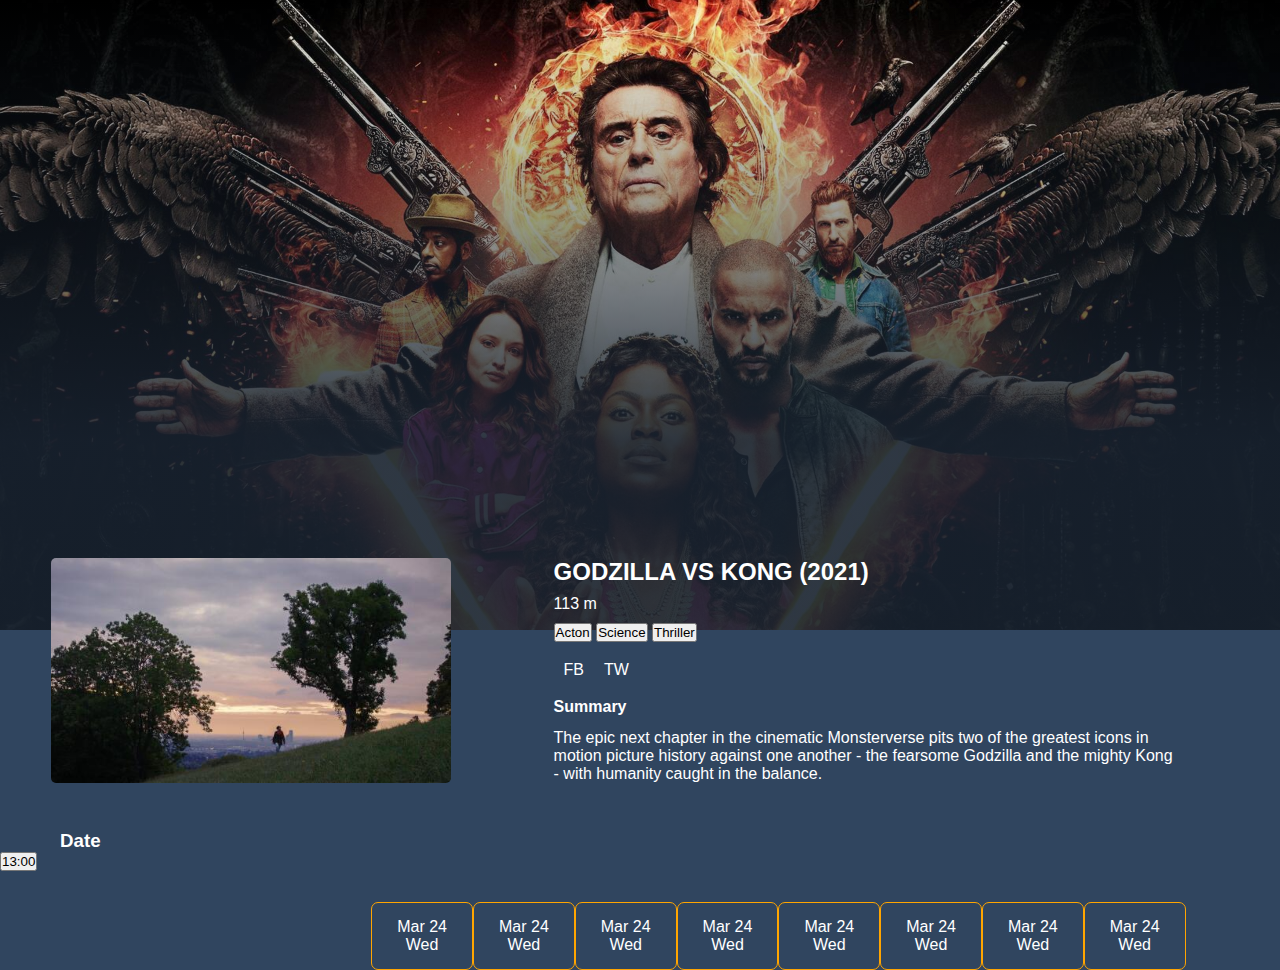
==== tickets.html @ 58795566 "added ticket page - not finished" ====
<!DOCTYPE html>
<html lang="en">
<head>
    <meta charset="UTF-8">
    <meta http-equiv="X-UA-Compatible" content="IE=edge">
    <meta name="viewport" content="width=device-width, initial-scale=1.0">
    <link rel="stylesheet" href="style.css">
    <title>Tickets</title>
</head>
<body>
    <section class="buy-tickets-section">
        <div class="poster-info">
            <div class="big-poster-box">
                <img src="img/poster1.jpg" alt="" class="poster-info-image">
            </div>

            <div class="small-poster-box">
                <div class="small-poster-image">
                    <img src="img/single-movie2.jpg" alt="" class="small-poster-image">
                </div>
                <div class="small-poster-description">
                    <h2 class="poster-movie-title">GODZILLA VS KONG (2021)</h2>
                    <p class="movie-time">113 m</p>
                    <div class="genre-box">
                        <button class="btn btn-genre">Acton</button>
                        <button class="btn btn-genre">Science</button>
                        <button class="btn btn-genre">Thriller</button>
                    </div>
                    <div class="social-icons-poster">
                        <div class="fb-poster-icon">FB</div>
                        <div class="tw-poster-icon">TW</div>
                    </div>
                    <div class="movie-poster-description">
                        <h4 class="movie-poster-desc-title">Summary</h4>
                        <p class="actual-description">The epic next chapter in the cinematic Monsterverse pits two 
                            of the greatest icons in motion picture history against one another - 
                            the fearsome Godzilla and the mighty Kong - 
                            with humanity caught in the balance.
                        </p>
                    </div>
                </div>
            </div>
        </div>

    <!--Calendar-->
        <section class="calendar">
            <h3 class="date-text">Date</h3>
            <div class="calendar-days">
                <div class="calendar-day-box">
                    <div class="calendar-day">Mar 24</div>
                    <div class="calendar-week">Wed</div>
                </div>
                <div class="calendar-day-box">
                    <div class="calendar-day">Mar 24</div>
                    <div class="calendar-week">Wed</div>
                </div>
                <div class="calendar-day-box">
                    <div class="calendar-day">Mar 24</div>
                    <div class="calendar-week">Wed</div>
                </div>
                <div class="calendar-day-box">
                    <div class="calendar-day">Mar 24</div>
                    <div class="calendar-week">Wed</div>
                </div>
                <div class="calendar-day-box">
                    <div class="calendar-day">Mar 24</div>
                    <div class="calendar-week">Wed</div>
                </div>
                <div class="calendar-day-box">
                    <div class="calendar-day">Mar 24</div>
                    <div class="calendar-week">Wed</div>
                </div>
                <div class="calendar-day-box">
                    <div class="calendar-day">Mar 24</div>
                    <div class="calendar-week">Wed</div>
                </div>
                <div class="calendar-day-box">
                    <div class="calendar-day">Mar 24</div>
                    <div class="calendar-week">Wed</div>
                </div>
            </div>
        </section>
    <!--Calendar End-->

    <!--Other Movies-->

    <section class="movie-watch-times">
        <div class="single-time-button">
            <button>13:00</button>
        </div>
    </section>

    <!--Other Movies End-->
    </section>
</body>
</html>
---- style.css ----
* {
    margin: 0;
    padding: 0;
    box-sizing: border-box;
}

body {
    font-family: 'Montserrat', sans-serif;
    color: white;
    background-color: rgb(48,69,95);
}

a {
    color: white;
    text-decoration: none;
}

/* NAV */

.main-nav {
    max-width: 100%;
    display: flex;
    align-items: center;
    letter-spacing: 1px;
    font-weight: 300;
    justify-content: space-between;
    background-color: rgb(48,69,95);
}

.nav-links {
    min-width:20%;
    display: flex;
    align-items: center;
    justify-content: space-around;
    padding: 20px;
    list-style: none;
}

.nav-links .fa-bars {
    display: none;
}

.nav-links li a {
    
    padding: 10px;
}

.nav-links li a:hover {
    transition: all 0.5s ease;
    color: rgb(228, 141, 19); ;
}

.language {
    text-align: right;
    padding: 20px;
    
}

.nav-links .fa-bars {
    display: none;
    font-size: 18px;
}

/* NAV END*/



/* SLIDER */


.tinyslide { 
    max-width: 100%; 
    min-height: 70vh;
    margin: 0 auto;
    position: relative; 
    overflow: hidden; 
}

.tinyslide::after {
    content:'';
    position:absolute;
    left:0; 
    top:0;
    height: 99.4%;
    max-width: 100%;
    background: linear-gradient(rgba(48,69,95,0) 50%,rgba(21, 29, 41, 0.9) 100%);
    z-index: 1;
}

.tinyslide .navigator { 
    position: absolute; 
    bottom: 2em; 
    left: 90%; 
    -webkit-transform: translateX(-50%); 
    -ms-transform: translateX(-50%); 
    transform: translateX(-50%);
    z-index: 999;
}

.tinyslide .navigator ul { padding: 0; }

.tinyslide .navigator ul li { 
    float: left; 
    list-style-type: none; 
    margin: 0 1em 0 0; 
    padding: 0; 
    width: 13px; 
    height: 13px; 
    border: 1px solid rgb(228, 141, 19); 
    border-radius: 100%; 
    -webkit-transition: all 500ms linear; 
    transition: all 500ms linear;
    cursor: pointer;
}

.tinyslide .navigator ul li span { display: none; }

.tinyslide .navigator ul li:hover { background: rgb(251, 199, 125); }

.tinyslide .navigator ul li.active { 
    background: rgb(228, 141, 19);    ; 
    -webkit-transform: scale(1.5); 
    -ms-transform: scale(1.5); 
    transform: scale(1.5); 
}

.tinyslide aside { 
    position: relative;
    z-index: 2;   /* THIS index */
    height: 100%; 
    width: 100%; 
    -webkit-transition: -webkit-transform 800ms cubic-bezier(0.365, 0.84, 0.44, 1); 
    transition: transform 800ms cubic-bezier(0.365, 0.84, 0.44, 1); 
    -webkit-backface-visibility: hidden; 
    backface-visibility: hidden; 
}


.tinyslide figure { 
    max-height: 100%;
    max-width: 100%;
    float: left; 
    position: relative; 
    z-index: 0; 
}

.tinyslide figure img { 
    position: relative;
    z-index: 0;
    min-width: 100%;
    width: 1300px;
    max-height: 70vh;    
    -o-object-fit: cover; 
    object-fit: cover;  
    opacity: 0.7;
}


.tinyslide figure figcaption { 
    position: absolute; 
    color: white; 
    bottom: 100px; 
    left: 10%; 
    z-index: 1; 

}

.tinyslide figure.active figcaption {
     -webkit-animation-name: fadeInRight; 
     animation-name: fadeInRight; 
     -webkit-animation-fill-mode: both; 
     animation-fill-mode: both; 
     -webkit-animation-duration: 2s; 
     animation-duration: 2s; 
}

@-webkit-keyframes fadeInRight { 0% { opacity: 0; -webkit-transform: translateX(20px); transform: translateX(20px); }
  100% { opacity: 1; -webkit-transform: translateX(0); transform: translateX(0); } }

@keyframes fadeInRight { 0% { opacity: 0; -webkit-transform: translateX(20px); transform: translateX(20px); }
  100% { opacity: 1; -webkit-transform: translateX(0); transform: translateX(0); } }


/* SLIDER END*/



/* PREMIERE BANNER */


.premiere-container {
    position: absolute;
    top: 0%;
    z-index: 99;
}

.premiere-container img {
    max-width: 100%;
    width: 200px;
    height: auto;

}

/* PREMIERE BANNER END */



/* Movie Info*/


.movie-info h1 {
    font-weight: 300;
    font-size: 300%;
    margin-bottom: 10px;
}


.movie-info p {
    font-size: 200%;
    margin-bottom: 10px;
}

.imdb-rating {
    
    margin-bottom: 10px;
}

.watch-treiler {
    color: white;
    background-color: rgb(248, 163, 44);
    font-size: 15px;
    padding: 10px 25px;
    border: 0;
    border-radius: 5px;
    outline: 0;
    cursor: pointer;
}

.watch-treiler:hover {
    transition: all 0.3s ease;
    background-color: rgb(144, 97, 30);
}

/* Movie Info End*/


/* SINGLE - MOVIE */

.carousel-section {
    position: relative;
    min-width: 60%;
    display: flex;
    justify-content: center;
    padding: 75px 0 65px 0;
    z-index: 999;
}

/* ფილმები title */

.movies-now {
    padding-top:20px ;
    max-width: 20%;
    position: absolute;
    top:10px;
    left: 3%;
    font-weight: 300;
    letter-spacing: 1px;
}

/* ფილმები title end */

.single-movie-carousel {
    margin: 10px;
    position: relative;
    width: 100%;
    max-width: 400px;
    border-top: 10px;
    margin-bottom: 25px;
}

.play-treiler-icon {
    max-height: 20%;
    position: absolute;
    z-index: 999;
    top: 4.7%;
    left: 92%;
    opacity: 0;
    display: flex;
    justify-content: space-between;
}

.all-movies-icons {
    max-height: 20%;
    position: absolute;
    z-index: 1;
    top: 4.7%;
    left: 92%;
    opacity: 0;
    display: flex;
    justify-content: space-between;
}



.all-movies-icons .play-treiler-icon .fa-play-circle .fa-ticket-alt{
    
    font-size: 120%;
}

.fa-play-circle {
    position: absolute;
    left: -170%;
}

.play-treiler-icon .fa-play-circle:hover {
    transition: all 0.3s ease;
    color: rgb(207, 148, 66);
}
.play-treiler-icon .fa-ticket-alt:hover {
    transition: all 0.3s ease;
    color: rgb(207, 148, 66);
}

.single-movie-carousel:hover {
    transition: all 0.3s ease;
    opacity: 1;
    background-color: rgb(111, 145, 187);
    width: 100%;
    height:100%;
    cursor: pointer;    
}


.single-movie-carousel:hover > .play-treiler-icon  {
    transition: all 0.3s ease;
    opacity: 1;
    cursor: pointer;
}



/* .single-movie-carousel::after {
    content:'';
    position:absolute;
    z-index: 1;
    left:0; 
    top:0;
    width: 100%;
    height:75.9%;
    background: linear-gradient(rgba(48,69,95,0) 50%,rgba(24, 34, 47, 0.9) 100%);
} */

.carousel-img {
    display: block;
    width: 100%;
    /* max-width: 330px;
    height: auto; */
}

/* .carousel-img:hover {
    position: relative;
    background-color: rgba(31, 43, 58,0.5);
    width: 330px;
    height: 77%;
    z-index: 3;
} */


.imdb-rating-carousel {
    position: absolute;
    bottom: 29%;
    left: 3%;
    display: block;
    border-radius: 2px;
    color: white;
    padding: 3px 5px;
    border: 1px solid white;
    font-size: 60%;
    font-weight: 900;
    z-index: 99;
}

.title-section-carousel {
    position: relative;
    display: flex;
    justify-content: space-between;
    padding: 0 10px;
    margin-top: 10px;
    font-weight: 300;
}
.movie-title-carousel-geo {
    margin-bottom: 5px;
    font-size: 110%;
    letter-spacing: 1px;
    font-weight: 300;
}

.movie-title-carousel-en {
    font-size: 90%;
    letter-spacing: 1px;
    font-weight: 300;
    margin-bottom: 5px;
}

.dot-menu-carousel .fa-ellipsis-v{
    max-width:100% ;
    width: 25px;
    height: 25px;
    position: absolute;
    display: flex;
    justify-content: center;
    top: 0;
    right: 5px;
    font-size: 25px;
    font-weight: 300;
}

.dot-menu-carousel .fa-ellipsis-v:hover {
    transition: all 0.3s ease;
    border-radius: 50%;
    background-color: rgba(31, 43, 58,0.5);
    display: flex;
    justify-content: center;
    align-items: center;
}

/* .dots:hover {
    max-width:100% ;
    position: absolute;

    display: flex;
    justify-content: center;
    align-items: center;
    border-radius: 50%;
    background-color: rgba(31, 43, 58,0.5);
    
} */


/* SINGLE - MOVIE END */


/* KOTTON ADS SECTION */


.box-for-ads {
    width: 100%;
    min-height: 20vh;
    background-color: rgb(31, 43, 58);
}

.koton-ad-box {
    padding: 70px 0;
    display: flex;
    justify-content: center;
    align-items: center;
}

.koton-ad-box img {
    max-width: 100%;
}

/* KOTTON ADS END */


/* ALL MOVIES */

.all-movies {
    position: relative;
    display: grid;
    grid-template-columns: 1fr 1fr 1fr 1fr 1fr;
    padding: 70px 30px;
    max-width: 100%;
}

.all-movies-title {
    position: absolute;
    top:3%;
    left:2%;
    font-weight: 300;
    letter-spacing: 1px;
}



/* .all-movies-box:hover {
    max-width: 100%;
} */

/*========================*/

.all-movies-box {
    margin: 10px;
    position: relative;
    max-width: 100%;
    display: block;
    /* height:auto ; */
    border-top: 10px;
    margin-bottom: 25px;
}


.all-movies-box:hover{
    transition: all 0.3s ease;
    background-color: rgb(111, 145, 187);
    max-width: 100%;
    cursor: pointer;
    
}

.all-movies-box:hover .all-movies-icons {
    opacity: 1;
}

.all-movies-icons .fa-play-circle:hover {
    transition: all 0.3s ease;
    color: rgb(207, 148, 66);
}
.all-movies-icons .fa-ticket-alt:hover {
    transition: all 0.3s ease;
    color: rgb(207, 148, 66);
}

/* .all-movies-box:after {
    content:" ";
    position:absolute;
    left:0; 
    top:0;
    width: 100%;
    height: 77%;
    background: linear-gradient(rgba(48,69,95,0) 50%,rgba(24, 34, 47, 0.9) 100%); 

}  */



/* Hover Effects */

.gradient-class {
    position:relative;
    display: inline-block;
}

.gradient-class::after {
    content:'';
    position:absolute;
    left:0; top:0;
    width:100%; height:100%;
    display:inline-block;
    background: linear-gradient(rgba(48,69,95,0) 50%,rgba(24, 34, 47, 0.9) 100%); 
}

.gradient-class:hover::after {
    transition: all 0.3s ease;
    background-color: rgba(0, 0, 0, 0.431);
}

.gradient-class img {
    display: block;
}
/* Hoover Effects */


/*======================*/

/* ALL MOVIES END*/


/* BASTI-BUBU */


.basti-bubu {
    width: 100%;
}

.basti-bubu img {
    width: 100%;
    height: 160px;
}

/*BASTI-BUBU */


/* ჩOMING SOON */

.coming-soon-movies {
    background-color: rgb(31, 43, 58);
    position: relative;
    display: grid;
    grid-template-columns: 1fr 1fr 1fr 1fr 1fr;
    padding: 70px 30px;
    min-width: 100%;
}

.coming-soon-titie {
    position: absolute;
    top:3.5%;
    left:2%;
    font-weight: 300;
    letter-spacing: 1px;
}



/* FOOTER */
.footer {
    background-color: rgb(111, 145, 187);
}

.google-map {
    min-width: 100%;
}
.google-map-center {
    display: flex;
    align-items: center;
    justify-content: center;
}

.google-map iframe {
    min-width: 100%;
    height: 400px;
}

.footer-nav-menu {
    background-color: rgb(88, 113, 143);
    width: 100%;
    height: 20vh;
    display: flex;
    justify-content: space-around;
    align-items: center;
}

.movie-address {
    text-align: center;
}
.phone {
    padding:10px;
}

.social-icons {
    display: flex;
    align-items: center;
    justify-content: space-between;
}
.fab {
    font-size: 23px;
    padding:10px;
}

.fab:hover {
    transition: all 0.5s ease;
    cursor: pointer;
    color: rgb(198,137,53);
}

/* FOOTER END */


/*################################################## */

/* TICKET PAGE */


/* Big Poster */



.big-poster-box {
    position:relative;
    display: flex;
    justify-content: center;
    width: 100%;
}

.big-poster-box::after {
    content:'';
    position:absolute;
    left:0; top:0;
    width:100%; height:100%;
    display:inline-block;
    background: linear-gradient(rgba(48,69,95,0) 0%,rgba(24, 34, 47, 0.9) 70%); 

}

.poster-info-image {
    position: relative;
    min-width: 100%;
    width: 1300px;
    -o-object-fit: cover; 
    object-fit: cover;  
    max-height: 70vh;
}

/* Big Poster */


/* Small Poster with descriptions */


.small-poster-box {
    max-width: 80%;
    display: flex;
    justify-content: space-between;
    position: absolute;
    top: 62%;
    left: 4%;
}

.small-poster-image {
    display: flex;
    width: 400px;
    height: auto;
    border-radius: 5px;
}

.small-poster-description {
    position: relative;
    left: 10%;
    display: flex;
    flex-direction: column;
    justify-content: space-between;
}

.social-icons-poster {
    display: flex;
}

.fb-poster-icon,
.tw-poster-icon {
    padding: 10px;
}

.movie-poster-desc-title {
    margin-bottom: 13px;
}

/* Small Poster with descriptions End */


/* Calendar */

.calendar {
    position: relative;
    margin-top: 200px;
}

.date-text {
    margin-left: 60px;
}

.calendar-days {
    position: absolute;
    left: 29%;
    min-width: 60%;
    display: flex;
    justify-content: space-between;
    align-items: center;
}

.calendar-day-box {
    display: flex;
    flex-direction: column;
    justify-content: center;
    align-items: center;
    padding: 15px 25px;
    border: 1px solid orange;
    border-radius: 7px;
    margin-top: 50px;
}

.calendar-day-box:hover {
    transition: all 0.3s ease;
    cursor: pointer;
    color:rgb(26, 41, 59);
    background-color: orange;
}

/* Calendar End*/
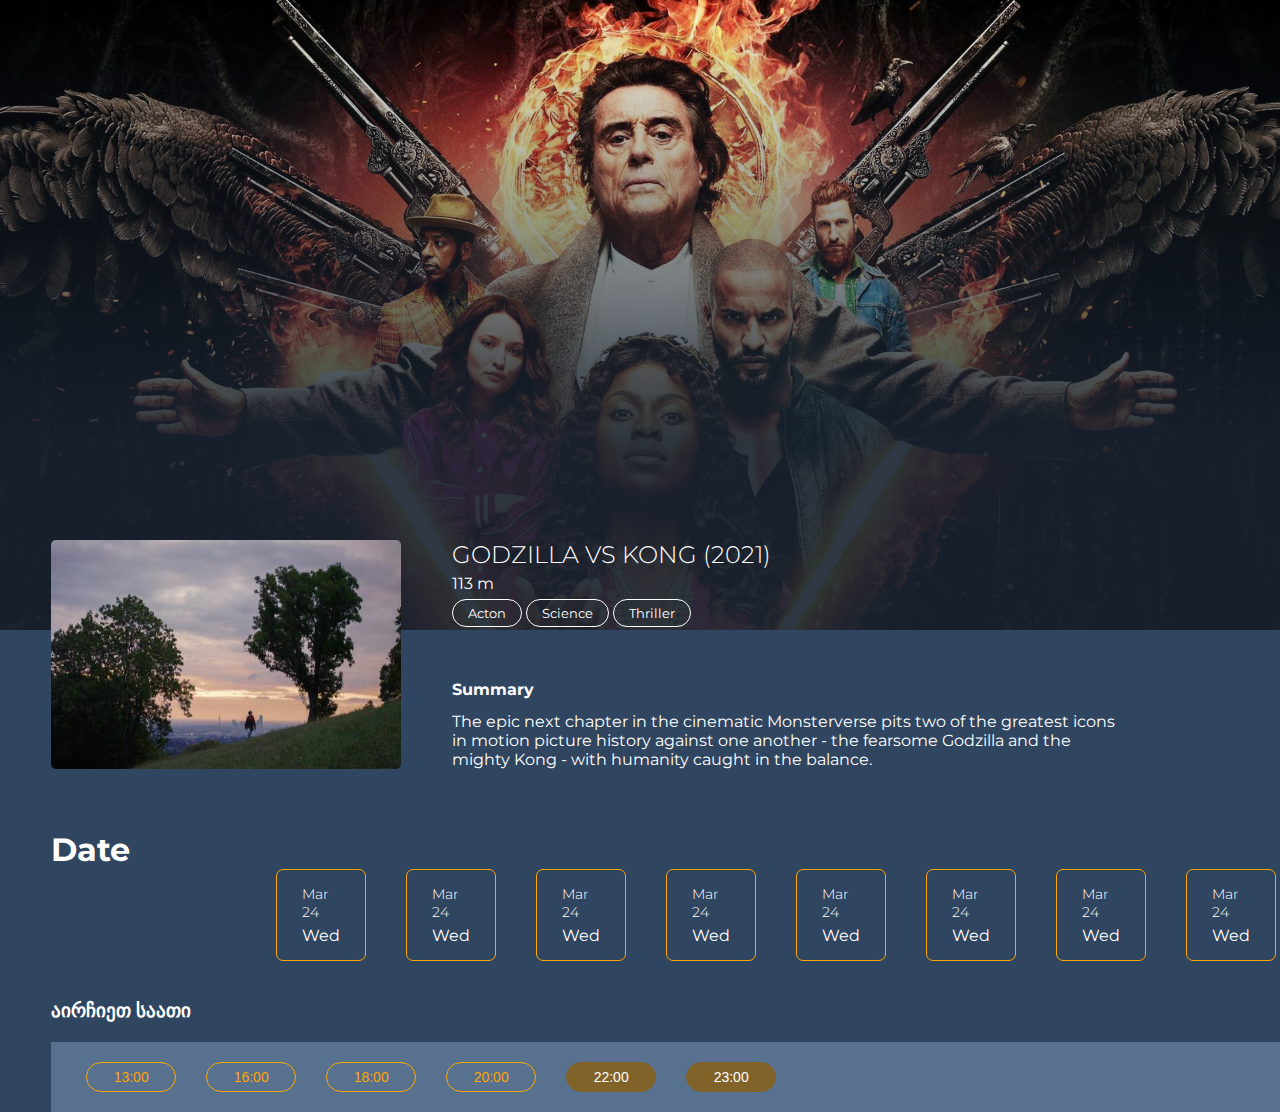
==== commit cd84f902: "added details to ticket.html" ====
--- a/tickets.html
+++ b/tickets.html
@@ -4,6 +4,7 @@
     <meta charset="UTF-8">
     <meta http-equiv="X-UA-Compatible" content="IE=edge">
     <meta name="viewport" content="width=device-width, initial-scale=1.0">
+    <link rel="stylesheet" href="https://pro.fontawesome.com/releases/v5.10.0/css/all.css" integrity="sha384-AYmEC3Yw5cVb3ZcuHtOA93w35dYTsvhLPVnYs9eStHfGJvOvKxVfELGroGkvsg+p" crossorigin="anonymous"/> 
     <link rel="stylesheet" href="style.css">
     <title>Tickets</title>
 </head>
@@ -22,13 +23,13 @@
                     <h2 class="poster-movie-title">GODZILLA VS KONG (2021)</h2>
                     <p class="movie-time">113 m</p>
                     <div class="genre-box">
-                        <button class="btn btn-genre">Acton</button>
-                        <button class="btn btn-genre">Science</button>
-                        <button class="btn btn-genre">Thriller</button>
+                        <a href="#" class="btn-genre">Acton</a>
+                        <a href="#" class="btn-genre">Science</a>
+                        <a href="#" class="btn-genre">Thriller</a>
                     </div>
                     <div class="social-icons-poster">
-                        <div class="fb-poster-icon">FB</div>
-                        <div class="tw-poster-icon">TW</div>
+                        <div class="fb-poster-icon"><i class="fab fa-facebook-square"></i></div>
+                        <div class="tw-poster-icon"><i class="fab fa-twitter-square"></i></div>
                     </div>
                     <div class="movie-poster-description">
                         <h4 class="movie-poster-desc-title">Summary</h4>
@@ -41,56 +42,62 @@
                 </div>
             </div>
         </div>
+    </section>
 
-    <!--Calendar-->
-        <section class="calendar">
-            <h3 class="date-text">Date</h3>
-            <div class="calendar-days">
-                <div class="calendar-day-box">
-                    <div class="calendar-day">Mar 24</div>
-                    <div class="calendar-week">Wed</div>
-                </div>
-                <div class="calendar-day-box">
-                    <div class="calendar-day">Mar 24</div>
-                    <div class="calendar-week">Wed</div>
-                </div>
-                <div class="calendar-day-box">
-                    <div class="calendar-day">Mar 24</div>
-                    <div class="calendar-week">Wed</div>
-                </div>
-                <div class="calendar-day-box">
-                    <div class="calendar-day">Mar 24</div>
-                    <div class="calendar-week">Wed</div>
-                </div>
-                <div class="calendar-day-box">
-                    <div class="calendar-day">Mar 24</div>
-                    <div class="calendar-week">Wed</div>
-                </div>
-                <div class="calendar-day-box">
-                    <div class="calendar-day">Mar 24</div>
-                    <div class="calendar-week">Wed</div>
-                </div>
-                <div class="calendar-day-box">
-                    <div class="calendar-day">Mar 24</div>
-                    <div class="calendar-week">Wed</div>
-                </div>
-                <div class="calendar-day-box">
-                    <div class="calendar-day">Mar 24</div>
-                    <div class="calendar-week">Wed</div>
-                </div>
+       <!--Calendar-->
+    <section class="calendar">
+        <h1 class="date-text">Date</h1>
+        <div class="calendar-days">
+            <div class="calendar-day-box">
+                <div class="calendar-day">Mar 24</div>
+                <div class="calendar-week">Wed</div>
             </div>
-        </section>
-    <!--Calendar End-->
-
-    <!--Other Movies-->
-
-    <section class="movie-watch-times">
-        <div class="single-time-button">
-            <button>13:00</button>
+            <div class="calendar-day-box">
+                <div class="calendar-day">Mar 24</div>
+                <div class="calendar-week">Wed</div>
+            </div>
+            <div class="calendar-day-box">
+                <div class="calendar-day">Mar 24</div>
+                <div class="calendar-week">Wed</div>
+            </div>
+            <div class="calendar-day-box">
+                <div class="calendar-day">Mar 24</div>
+                <div class="calendar-week">Wed</div>
+            </div>
+            <div class="calendar-day-box">
+                <div class="calendar-day">Mar 24</div>
+                <div class="calendar-week">Wed</div>
+            </div>
+            <div class="calendar-day-box">
+                <div class="calendar-day">Mar 24</div>
+                <div class="calendar-week">Wed</div>
+            </div>
+            <div class="calendar-day-box">
+                <div class="calendar-day">Mar 24</div>
+                <div class="calendar-week">Wed</div>
+            </div>
+            <div class="calendar-day-box">
+                <div class="calendar-day">Mar 24</div>
+                <div class="calendar-week">Wed</div>
+            </div>
         </div>
     </section>
+<!--Calendar End-->
 
-    <!--Other Movies End-->
-    </section>
+<!--Other Movies-->
+
+<section class="movie-watch-times">
+    <h3 class="watch-movie-time-title">აირჩიეთ საათი</h3>
+    <div class="single-time-button">
+        <button class="active-time-btn">13:00</button>
+        <button class="active-time-btn">16:00</button>
+        <button class="active-time-btn">18:00</button>
+        <button class="active-time-btn">20:00</button>
+        <button class="disabled-time-btn">22:00</button>
+        <button class="disabled-time-btn">23:00</button>
+    </div>
+</section>
+
+<!--Other Movies End-->
 </body>
 </html>--- a/style.css
+++ b/style.css
@@ -1,3 +1,7 @@
+@import url('https://fonts.googleapis.com/css2?family=Montserrat:wght@300;400;500&display=swap');
+
+
+
 * {
     margin: 0;
     padding: 0;
@@ -691,6 +695,11 @@
     max-height: 70vh;
 }
 
+.poster-movie-title {
+    margin-bottom: 5px;
+    font-weight: 300;
+}
+
 /* Big Poster */
 
 
@@ -702,26 +711,36 @@
     display: flex;
     justify-content: space-between;
     position: absolute;
-    top: 62%;
+    top: 60%;
     left: 4%;
 }
 
 .small-poster-image {
     display: flex;
-    width: 400px;
+    width: 350px;
     height: auto;
     border-radius: 5px;
 }
+.movie-time {
+    margin-bottom: 10px;
+}
+.btn-genre {
+    border: 1px solid #fff;
+    padding: 5px 15px;
+    border-radius: 15px;
+    font-size: 13px;
+}
 
 .small-poster-description {
     position: relative;
-    left: 10%;
+    left: 5%;
     display: flex;
     flex-direction: column;
     justify-content: space-between;
 }
 
 .social-icons-poster {
+    margin-top: 10px;
     display: flex;
 }
 
@@ -740,21 +759,19 @@
 /* Calendar */
 
 .calendar {
-    position: relative;
+
     margin-top: 200px;
 }
 
 .date-text {
-    margin-left: 60px;
+    margin-left: 4%;
 }
 
 .calendar-days {
-    position: absolute;
-    left: 29%;
-    min-width: 60%;
-    display: flex;
-    justify-content: space-between;
-    align-items: center;
+    width: 60%;
+    display: grid;
+    grid-template-columns: 1fr 1fr 1fr 1fr 1fr 1fr 1fr 1fr;
+    margin-left: 20%;
 }
 
 .calendar-day-box {
@@ -765,7 +782,15 @@
     padding: 15px 25px;
     border: 1px solid orange;
     border-radius: 7px;
-    margin-top: 50px;
+    margin: 0 20px 0 20px;
+}
+.calendar-day {
+    font-weight: 300;
+    font-size: 90%;
+    margin-bottom: 5px;
+}
+.calendar-week {
+    font-size: 100%;
 }
 
 .calendar-day-box:hover {
@@ -777,4 +802,53 @@
 
 /* Calendar End*/
 
-
+/* Buttons Time*/
+
+.movie-watch-times {
+    display: flex;
+    flex-direction: column;
+    min-width: 60%;
+    margin-top: 3%;
+    margin-left: 4%;
+}
+
+.watch-movie-time-title {
+    margin-bottom: 20px;
+}
+
+.single-time-button {
+    display: grid;
+    justify-content: flex-start;
+    grid-template-columns: 120px 120px 120px 120px 120px 120px;
+    background-color: rgb(88, 113, 143);
+    padding: 20px;
+}
+
+.active-time-btn {
+    border-radius: 50px;
+    padding: 6px 25px;
+    background-color: transparent;
+    color: orange;
+    border: 1px solid orange;
+    font-size: 14px;
+    margin: 0 15px;
+}
+
+.active-time-btn:hover {
+    background-color: orange;
+    transition: all 0.3s ease;
+    cursor: pointer;
+    color:rgb(26, 41, 59);
+}
+
+.disabled-time-btn {
+    cursor: not-allowed;
+    border-radius: 50px;
+    padding: 6px 25px;
+    background-color: rgb(129, 99, 42);
+    color:#fff;
+    border: 1px solid rgb(129, 99, 42);
+    font-size: 14px;
+    margin: 0 15px;
+}
+/* Buttons Time End*/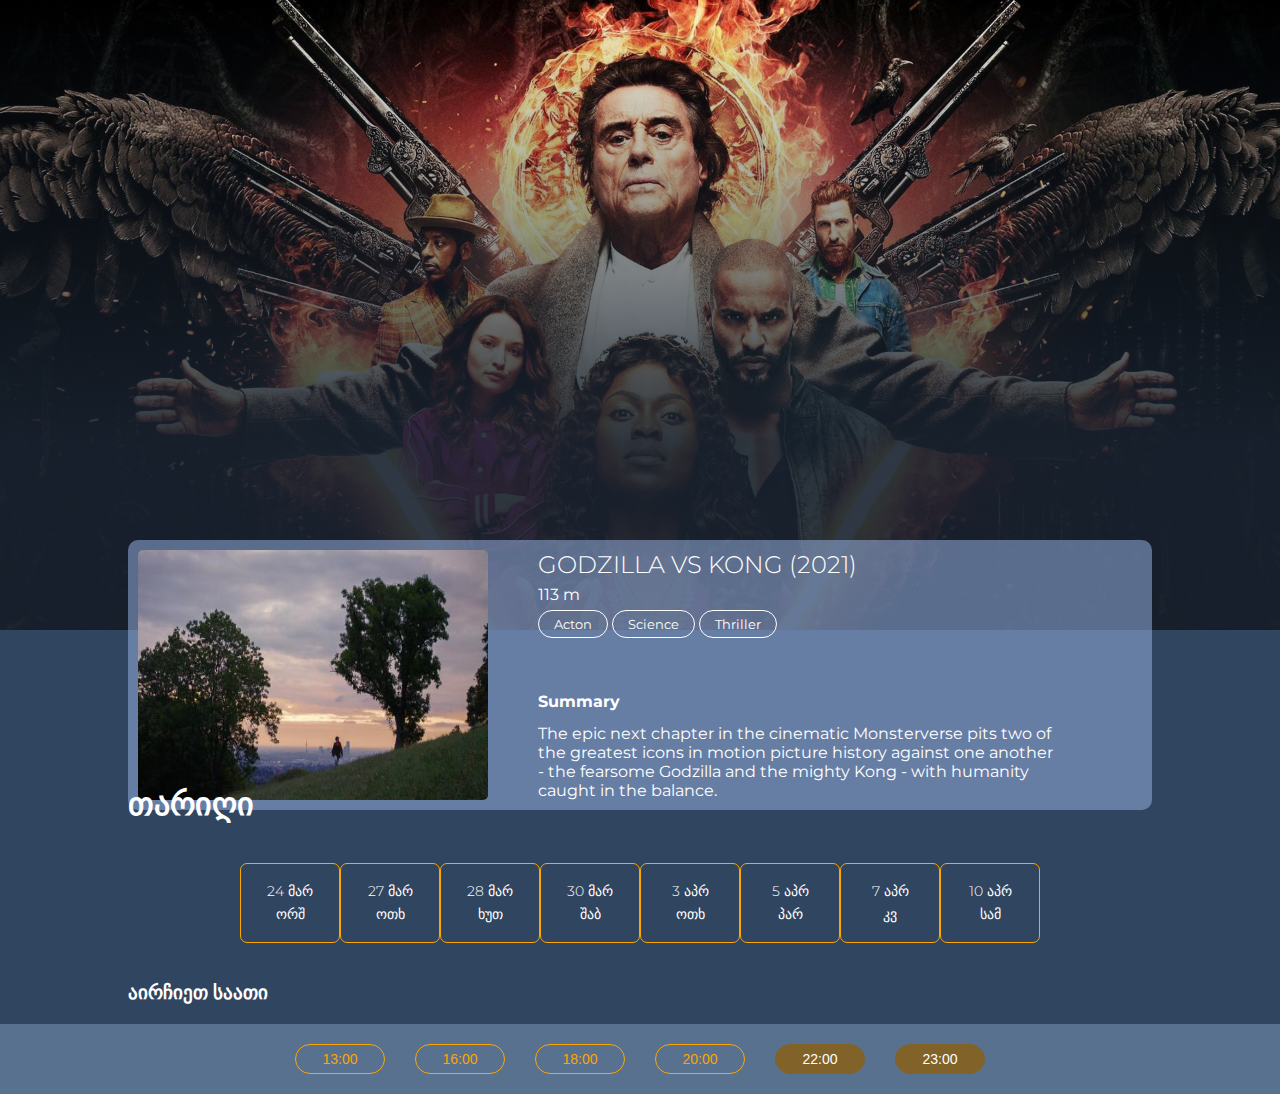
==== commit 65bb51d5: "center content in ticket.html" ====
--- a/tickets.html
+++ b/tickets.html
@@ -43,42 +43,41 @@
             </div>
         </div>
     </section>
-
        <!--Calendar-->
     <section class="calendar">
-        <h1 class="date-text">Date</h1>
+        <h1 class="date-text">თარიღი</h1>
         <div class="calendar-days">
             <div class="calendar-day-box">
-                <div class="calendar-day">Mar 24</div>
-                <div class="calendar-week">Wed</div>
+                <div class="calendar-day">24 მარ</div>
+                <div class="calendar-week">ორშ</div>
             </div>
             <div class="calendar-day-box">
-                <div class="calendar-day">Mar 24</div>
-                <div class="calendar-week">Wed</div>
+                <div class="calendar-day">27 მარ</div>
+                <div class="calendar-week">ოთხ</div>
             </div>
             <div class="calendar-day-box">
-                <div class="calendar-day">Mar 24</div>
-                <div class="calendar-week">Wed</div>
+                <div class="calendar-day">28 მარ</div>
+                <div class="calendar-week">ხუთ</div>
             </div>
             <div class="calendar-day-box">
-                <div class="calendar-day">Mar 24</div>
-                <div class="calendar-week">Wed</div>
+                <div class="calendar-day">30 მარ</div>
+                <div class="calendar-week">შაბ</div>
             </div>
             <div class="calendar-day-box">
-                <div class="calendar-day">Mar 24</div>
-                <div class="calendar-week">Wed</div>
+                <div class="calendar-day">3 აპრ</div>
+                <div class="calendar-week">ოთხ</div>
             </div>
             <div class="calendar-day-box">
-                <div class="calendar-day">Mar 24</div>
-                <div class="calendar-week">Wed</div>
+                <div class="calendar-day">5 აპრ</div>
+                <div class="calendar-week">პარ</div>
             </div>
             <div class="calendar-day-box">
-                <div class="calendar-day">Mar 24</div>
-                <div class="calendar-week">Wed</div>
+                <div class="calendar-day">7 აპრ</div>
+                <div class="calendar-week">კვ</div>
             </div>
             <div class="calendar-day-box">
-                <div class="calendar-day">Mar 24</div>
-                <div class="calendar-week">Wed</div>
+                <div class="calendar-day">10 აპრ</div>
+                <div class="calendar-week">სამ</div>
             </div>
         </div>
     </section>
--- a/style.css
+++ b/style.css
@@ -707,13 +707,19 @@
 
 
 .small-poster-box {
-    max-width: 80%;
+    width: 80%;
+    min-height: 30vh;
     display: flex;
     justify-content: space-between;
     position: absolute;
     top: 60%;
-    left: 4%;
-}
+    left: 50%;
+    transform: translate(-50%);
+    background-color: rgba(149, 175, 223, 0.541);
+    padding: 10px;
+    border-radius: 10px;
+}
+
 
 .small-poster-image {
     display: flex;
@@ -749,6 +755,11 @@
     padding: 10px;
 }
 
+.actual-description {
+    max-width: 80%;
+    margin: 0 10px 0 0;
+}
+
 .movie-poster-desc-title {
     margin-bottom: 13px;
 }
@@ -759,19 +770,28 @@
 /* Calendar */
 
 .calendar {
-
-    margin-top: 200px;
+    display: flex;
+    flex-direction: column;
+    justify-content: center;
+    margin-top: 12%;
 }
 
 .date-text {
-    margin-left: 4%;
+    position: relative;
+    max-width: 80%;
+    margin-bottom: 40px;
+    left: 10%;
 }
 
 .calendar-days {
+    position: relative;
+    left: 50%;
+    transform: translate(-50%);
     width: 60%;
     display: grid;
+    align-items: center;
+    justify-content: center;
     grid-template-columns: 1fr 1fr 1fr 1fr 1fr 1fr 1fr 1fr;
-    margin-left: 20%;
 }
 
 .calendar-day-box {
@@ -779,10 +799,11 @@
     flex-direction: column;
     justify-content: center;
     align-items: center;
-    padding: 15px 25px;
+    width: 100px;
+    height: 80px;
+    /* padding: 15px 25px; */
     border: 1px solid orange;
     border-radius: 7px;
-    margin: 0 20px 0 20px;
 }
 .calendar-day {
     font-weight: 300;
@@ -790,7 +811,7 @@
     margin-bottom: 5px;
 }
 .calendar-week {
-    font-size: 100%;
+    font-size: 90%;
 }
 
 .calendar-day-box:hover {
@@ -807,18 +828,22 @@
 .movie-watch-times {
     display: flex;
     flex-direction: column;
+    justify-content: center;
     min-width: 60%;
     margin-top: 3%;
-    margin-left: 4%;
 }
 
 .watch-movie-time-title {
+    position: relative;
+    left: 10%;
     margin-bottom: 20px;
+    max-width: 80%;
+
 }
 
 .single-time-button {
     display: grid;
-    justify-content: flex-start;
+    justify-content: center;
     grid-template-columns: 120px 120px 120px 120px 120px 120px;
     background-color: rgb(88, 113, 143);
     padding: 20px;
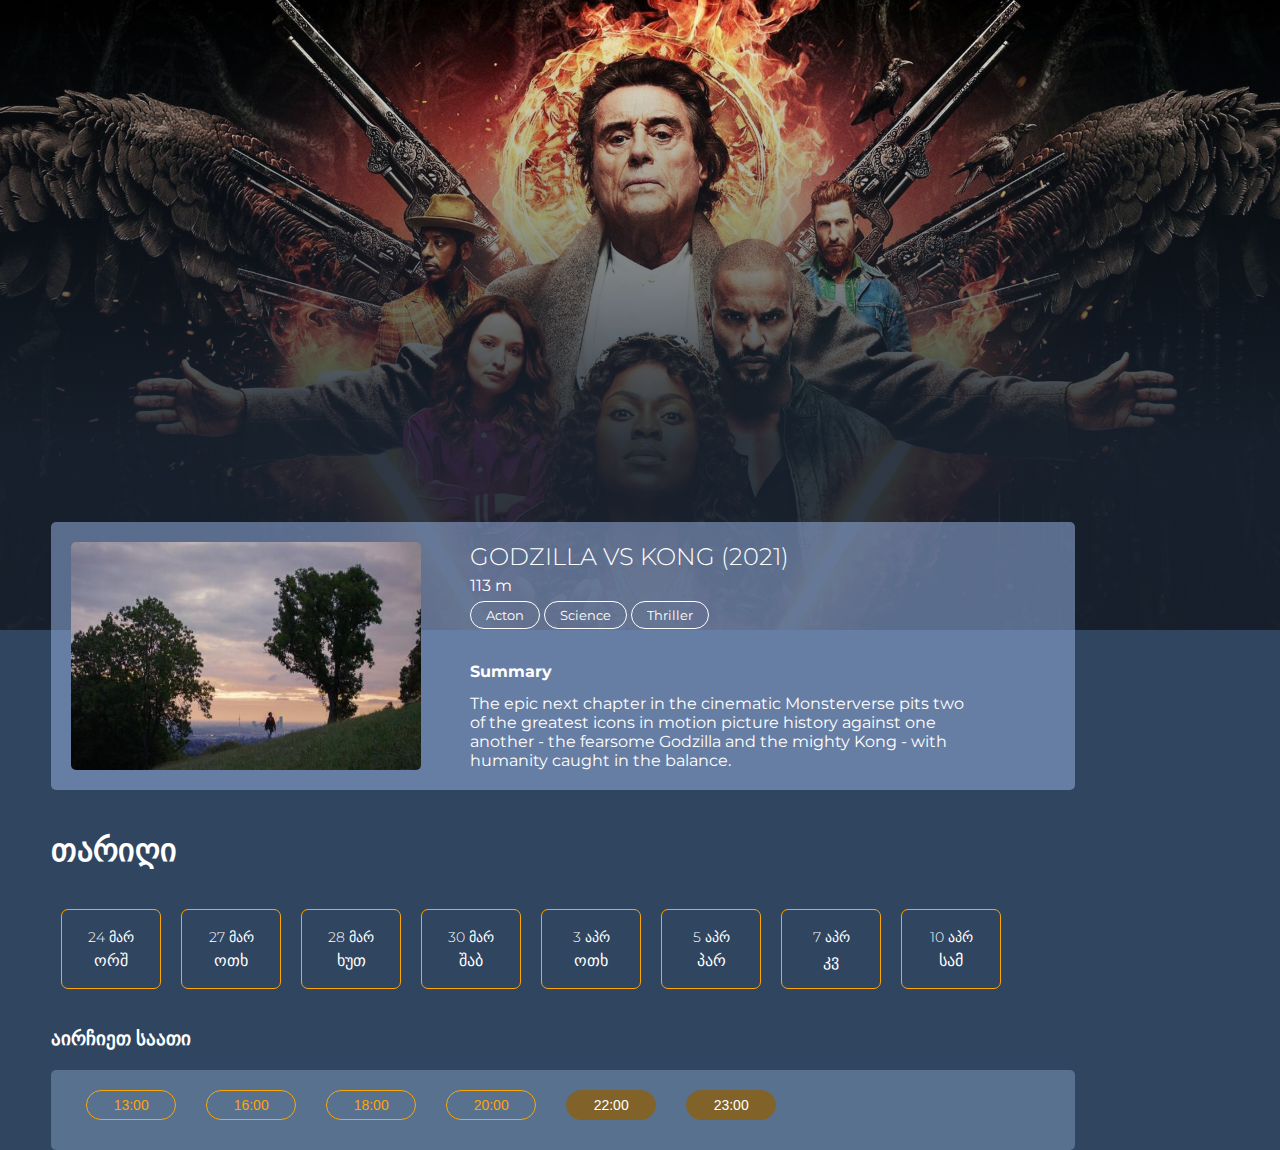
==== commit c522995c: "make ticket responsive" ====
--- a/tickets.html
+++ b/tickets.html
@@ -6,6 +6,7 @@
     <meta name="viewport" content="width=device-width, initial-scale=1.0">
     <link rel="stylesheet" href="https://pro.fontawesome.com/releases/v5.10.0/css/all.css" integrity="sha384-AYmEC3Yw5cVb3ZcuHtOA93w35dYTsvhLPVnYs9eStHfGJvOvKxVfELGroGkvsg+p" crossorigin="anonymous"/> 
     <link rel="stylesheet" href="style.css">
+    <link rel="stylesheet" href="query.css">
     <title>Tickets</title>
 </head>
 <body>
--- a/style.css
+++ b/style.css
@@ -98,7 +98,7 @@
     -webkit-transform: translateX(-50%); 
     -ms-transform: translateX(-50%); 
     transform: translateX(-50%);
-    z-index: 999;
+    z-index: 9;
 }
 
 .tinyslide .navigator ul { padding: 0; }
@@ -145,12 +145,12 @@
     max-width: 100%;
     float: left; 
     position: relative; 
-    z-index: 0; 
+    z-index: 1; 
 }
 
 .tinyslide figure img { 
     position: relative;
-    z-index: 0;
+    z-index: 1;
     min-width: 100%;
     width: 1300px;
     max-height: 70vh;    
@@ -256,7 +256,7 @@
     display: flex;
     justify-content: center;
     padding: 75px 0 65px 0;
-    z-index: 999;
+    z-index: 9;
 }
 
 /* ფილმები title */
@@ -285,7 +285,7 @@
 .play-treiler-icon {
     max-height: 20%;
     position: absolute;
-    z-index: 999;
+    z-index: 99;
     top: 4.7%;
     left: 92%;
     opacity: 0;
@@ -355,6 +355,7 @@
 } */
 
 .carousel-img {
+
     display: block;
     width: 100%;
     /* max-width: 330px;
@@ -381,7 +382,7 @@
     border: 1px solid white;
     font-size: 60%;
     font-weight: 900;
-    z-index: 99;
+    z-index: 9;
 }
 
 .title-section-carousel {
@@ -696,10 +697,12 @@
 }
 
 .poster-movie-title {
+    max-width: 80%;
     margin-bottom: 5px;
     font-weight: 300;
 }
 
+
 /* Big Poster */
 
 
@@ -707,17 +710,16 @@
 
 
 .small-poster-box {
-    width: 80%;
+    max-width: 80%;
     min-height: 30vh;
     display: flex;
     justify-content: space-between;
     position: absolute;
-    top: 60%;
-    left: 50%;
-    transform: translate(-50%);
+    top: 58%;
+    left: 4%;
     background-color: rgba(149, 175, 223, 0.541);
-    padding: 10px;
-    border-radius: 10px;
+    padding: 20px;
+    border-radius: 5px;
 }
 
 
@@ -729,7 +731,12 @@
 }
 .movie-time {
     margin-bottom: 10px;
-}
+    max-width: 80%;
+}
+.genre-box {
+    max-width: 80%;
+}
+
 .btn-genre {
     border: 1px solid #fff;
     padding: 5px 15px;
@@ -746,22 +753,19 @@
 }
 
 .social-icons-poster {
+    max-width: 80%;
     margin-top: 10px;
     display: flex;
 }
 
-.fb-poster-icon,
-.tw-poster-icon {
-    padding: 10px;
+
+.movie-poster-desc-title {
+    max-width: 70%;
+    margin-bottom: 13px;
 }
 
 .actual-description {
     max-width: 80%;
-    margin: 0 10px 0 0;
-}
-
-.movie-poster-desc-title {
-    margin-bottom: 13px;
 }
 
 /* Small Poster with descriptions End */
@@ -770,27 +774,22 @@
 /* Calendar */
 
 .calendar {
-    display: flex;
-    flex-direction: column;
-    justify-content: center;
-    margin-top: 12%;
+
+    margin-top: 200px;
 }
 
 .date-text {
     position: relative;
     max-width: 80%;
+    left: 4%;
     margin-bottom: 40px;
-    left: 10%;
 }
 
 .calendar-days {
     position: relative;
-    left: 50%;
-    transform: translate(-50%);
+    left: 4%;
     width: 60%;
     display: grid;
-    align-items: center;
-    justify-content: center;
     grid-template-columns: 1fr 1fr 1fr 1fr 1fr 1fr 1fr 1fr;
 }
 
@@ -801,17 +800,17 @@
     align-items: center;
     width: 100px;
     height: 80px;
-    /* padding: 15px 25px; */
     border: 1px solid orange;
     border-radius: 7px;
 }
+
 .calendar-day {
     font-weight: 300;
     font-size: 90%;
     margin-bottom: 5px;
 }
 .calendar-week {
-    font-size: 90%;
+    font-size: 100%;
 }
 
 .calendar-day-box:hover {
@@ -828,25 +827,22 @@
 .movie-watch-times {
     display: flex;
     flex-direction: column;
-    justify-content: center;
-    min-width: 60%;
+    max-width: 80%;
     margin-top: 3%;
+    margin-left: 4%;
 }
 
 .watch-movie-time-title {
-    position: relative;
-    left: 10%;
     margin-bottom: 20px;
-    max-width: 80%;
-
 }
 
 .single-time-button {
     display: grid;
-    justify-content: center;
+    justify-content: flex-start;
     grid-template-columns: 120px 120px 120px 120px 120px 120px;
     background-color: rgb(88, 113, 143);
     padding: 20px;
+    border-radius: 5px;
 }
 
 .active-time-btn {
@@ -857,6 +853,7 @@
     border: 1px solid orange;
     font-size: 14px;
     margin: 0 15px;
+    margin-bottom: 10px;
 }
 
 .active-time-btn:hover {
@@ -875,5 +872,64 @@
     border: 1px solid rgb(129, 99, 42);
     font-size: 14px;
     margin: 0 15px;
-}
-/* Buttons Time End*/+    margin-bottom: 10px;
+}
+/* Buttons Time End*/
+
+
+/* ### MODAL ### */
+
+.modal {
+    position: relative;
+    z-index: 999999;
+    max-width: 33%;
+    background-color: rgb(160, 188, 214);
+}
+.modal iframe {
+    width: 100%;
+}
+.modal-year-duration {
+    display: flex;
+    margin-bottom: 5px;
+}
+.modal-year {
+    border-right: 1px solid orange;
+    padding: 0 3px;
+}
+.modal-duration {
+    padding: 0 3px;
+}
+
+.modal-movie-desc-box {
+    color: black;
+    /* position: absolute;
+    left: 50%;
+    t
+    op: 0; */
+}
+.modal-left {
+    display: flex;
+    justify-content: space-between;
+    align-items: center;
+}
+
+.modal-watch-treiler {
+    width: 100px;
+    height: 50px;
+    color: rgb(20, 103, 172);
+    background-color: rgb(248, 163, 44);
+    font-size: 15px;
+    border: 0;
+    border-radius: 5px;
+    outline: 0;
+    cursor: pointer;
+}
+
+.modal-watch-treiler:hover {
+    color: rgb(225, 241, 255);
+    transition: all 0.3s ease;
+    background-color: rgb(144, 97, 30);
+}
+
+/* ### MODAL END ### */
+
--- a/query.css
+++ b/query.css
@@ -0,0 +1,815 @@
+
+
+/* Extra big Screens  1600px*/
+
+@media only screen and (max-width: 1600px) {
+    .all-movies {
+        width: 100%;
+        display: grid;
+        justify-content: center;
+        grid-template-columns: 1fr 1fr 1fr 1fr;    
+    }
+
+    .coming-soon-movies {
+        justify-content: center;
+        grid-template-columns: 1fr 1fr 1fr 1fr; 
+    }
+
+}
+
+
+/* big Screens  1300px*/
+
+@media only screen and (max-width: 1300px) {
+    .tinyslide figure img {
+        width: 1200px;
+    }
+
+    .tinyslide .navigator {
+        bottom: 10%;
+    }
+    .small-poster-box {
+        min-height: 26vh;
+    }
+    .calendar-day-box {
+        margin: 0 10px;
+    }
+}
+
+
+
+/* big phones to 1200px */
+
+@media only screen and (max-width: 1200px) {
+    .main-nav {
+        font-size: 14px;
+    }
+    .tinyslide img {
+        margin: 0 auto;
+        max-width: 700px;
+        height: auto;
+    }
+    .movie-info h1 {
+        font-size: 24px;
+    }
+
+    .movie-info p {
+        font-size: 14px;
+    }
+    .imdb-rating {
+        font-size: 14px;
+    }
+    .watch-treiler {
+        font-size: 13px;
+        padding: 5px 15px;
+    }
+    .tinyslide .navigator ul li {
+        width: 10px;
+        height: 10px;
+    }
+    .single-movie-carousel {
+        max-width: 250px;
+    }
+    .carousel-img {
+        min-width: 250px;
+    }
+    .single-movie-carousel::after {
+        content: '';
+        max-width: 100%;
+        height: 71%;
+    }
+
+    .imdb-rating-carousel {
+        position: absolute;
+        font-size: 50%;
+        bottom: 35%;
+    }
+    .movies-now {
+        font-size: 20px;
+        left: 2%;
+    }
+    .movie-title-carousel-geo{
+        font-size: 17px;
+    }
+    .movie-title-carousel-en {
+        font-size: 14px;
+    }
+    .dots {
+        right: 1%;
+        width: 10px;
+        height: 10px;
+        font-size: 20px;
+    }
+    .koton-ad-box img {
+        max-width: 700px;
+    }
+    .all-movies-title {
+        font-size: 20px;
+        left: 3.3%;
+    }
+    .all-movies {
+        width: 100%;
+        display: grid;
+        justify-content: center;
+        grid-template-columns: 1fr 1fr 1fr 1fr;    
+    }
+
+    .all-movies-box::after {
+        content: '';
+        width: 100%;
+        min-height: 50%;
+    }
+    .carousel-img {
+        width: 200px;
+    }
+
+    .coming-soon-titie {
+        font-size: 20px;
+        left: 3.3%;
+    }
+    .coming-soon-movies {
+        justify-content: center;
+        grid-template-columns: 1fr 1fr 1fr 1fr; 
+    }
+}
+
+/*  1023px - 1078px */
+
+@media only screen and (max-width: 1078px) {
+    .tinyslide {
+        min-height: 30vh;
+    }
+
+
+    .movies-now {
+        left: 5%;
+    }
+
+    .all-movies {
+        width: 100%;
+        display: grid;
+        grid-template-columns: 1fr 1fr 1fr;    
+    }
+    .coming-soon-movies {
+        width: 100%;
+        display: grid;
+        justify-content: center;
+        grid-template-columns: 1fr 1fr 1fr; 
+    }
+
+    .all-movies-box {
+        margin: 10px;
+        position: relative;
+        max-width: 100%;
+        margin: 0 auto;
+        /* height:auto ; */
+        border-top: 10px;
+        margin-bottom: 25px;
+    }
+
+    .all-movies-box::after {
+        content: '';
+        width:100%;
+        height: 72%;
+    }
+
+    .all-movies-title {
+        position: absolute;
+        top:3%;
+        left: 7%;
+        font-size: 19px;
+    }
+
+    .coming-soon-titie {
+        font-size: 20px;
+        left: 7%;
+        top: 3%;
+        font-size: 19px;
+    }
+
+    .small-poster-box {
+        min-height: 20vh;
+    }
+    .small-poster-image {
+        height: 230px;
+    }
+
+    .poster-movie-title {
+        font-size: 100%;
+    }
+    .small-poster-description {
+        font-size: 80%;
+    }
+    .small-poster-box {
+        left: 50%;
+        transform: translate(-50%);
+        min-height: 25vh;
+        width: 100%;
+        top: 30%;
+    }
+}
+
+
+
+
+/* Small tablets to big tablets from 767px to 940px */
+
+@media only screen and (max-width: 941px) {
+    .tinyslide .navigator {
+        bottom: 50px;
+    }
+    .tinyslide {
+        min-height: 60vh;
+    }
+    .small-poster-box {
+        top:50%;
+    }
+
+    .calendar-days {
+        grid-template-columns: 1fr 1fr 1fr 1fr 1fr 1fr;
+    }
+    .calendar-day-box {
+        margin-bottom: 20px;
+    }
+
+}
+/* Small tablets to big tablets from 767px to 863px */
+
+@media only screen and (max-width: 863px) {
+    
+    .tinyslide {
+        min-height: 50vh;
+    }
+
+    .all-movies-title {
+        position: absolute;
+        top:3%;
+        left: 4.5%;
+        font-size: 19px;
+    }
+
+    .coming-soon-titie {
+        font-size: 20px;
+        left: 5%;
+        top: 3%;
+        font-size: 19px;
+    }
+    .movies-now {
+        left: 3%;
+    }
+    .small-poster-box {
+        top:45%;
+    }
+    .small-poster-image {
+        height: 200px;
+    }
+    .btn-genre {
+        padding: 3px 13px;
+        font-size: 10px;
+    }
+
+    .single-time-button {
+        grid-template-columns: 120px 120px 120px 120px 120px;
+    }
+}
+
+
+/* Small phones and tablets from 480px to 781px */
+
+@media only screen and (max-width: 781px) {
+    .tinyslide {
+        min-height:45vh ;
+    }
+    .tinyslide .navigator {
+        bottom: 100px;
+        left: 85%;
+    }
+    .premiere-container img {
+        max-width: 100%;
+        width: 90px;
+        height: auto;
+    
+    }
+
+    .movies-now {
+        left: 1%;
+    }
+    .coming-soon-movies {
+        justify-content: center;
+        grid-template-columns: 1fr 1fr; 
+    }
+    .all-movies {
+        width: 100%;
+        display: grid;
+        justify-content: center;
+        grid-template-columns: 1fr 1fr;    
+    }
+    .all-movies-title {
+        position: absolute;
+        top:3%;
+        left: 11%;
+        font-size: 19px;
+    }
+
+    .coming-soon-titie {
+        font-size: 20px;
+        left: 11%;
+        top: 3%;
+        font-size: 19px;
+    }
+    .small-poster-box {
+        top:35%;
+    }
+    .small-poster-image {
+        display: none;
+    }
+    .calendar {
+        margin-top: 150px;
+    }
+    .small-poster-box {
+        left: 50%;
+        transform: translate(-50%);
+        min-height: 25vh;
+        width: 100%;
+        top: 30%;
+    }
+}
+
+/* Small phones 699px */
+
+@media only screen and (max-width: 699px) {
+    .tinyslide figure img {
+        width: 500px;
+    }
+    .koton-ad-box img {
+        width: 600px;
+    }
+
+    .movie-info {
+        position: relative;
+        bottom: -50px;
+    }
+    .calendar-days {
+        grid-template-columns: 1fr 1fr 1fr 1fr;
+    }
+    .single-time-button {
+        grid-template-columns: 120px 120px 120px 120px;
+    }
+}
+
+
+/* Small phones  659px */
+
+@media only screen and (max-width: 659px) {
+    .tinyslide .navigator {
+        bottom: 90px;
+    }
+
+    .carousel-section {
+        padding: 40px 0;
+    }
+
+    .movies-now {
+        top: -6%;
+        left: 6%;
+    }
+
+    .all-movies-title {
+        position: absolute;
+        top:2%;
+        left: 8%;
+        font-size: 19px;
+    }
+
+    .coming-soon-titie {
+        font-size: 20px;
+        left: 8%;
+        top: 3%;
+        font-size: 19px;
+    }
+    .coming-soon-movies {
+        padding-top:80px ;
+    }
+    .small-poster-box {
+        top: 30%;
+    }
+    
+}
+
+/* Small phones  587px */
+
+@media only screen and (max-width: 587px) {
+    .tinyslide {
+        min-height: 43vh;
+    }
+    .tinyslide .navigator {
+        bottom: 80px;
+    }
+    .koton-ad-box img {
+        width: 400px;
+    }
+    .google-map iframe {
+        min-width: 100%;
+        height: 200px;
+        width: 300px;
+    }
+    .premiere-container img {
+        max-width: 100%;
+        width: 100px;
+        height: auto;
+    
+    }
+    .small-poster-box {
+        left: 50%;
+        transform: translate(-50%);
+        min-height: 25vh;
+        width: 100%;
+        top: 25%;
+    }
+    .date-text {
+        position: relative;
+        left: 50%;
+        transform: translate(-50%);
+        text-align: center;
+    }
+    .calendar-days {
+        align-items: center;
+        justify-content: center;
+        left: 50%;
+        transform: translate(-50%);
+    }
+    .single-time-button {
+        grid-template-columns: 120px 120px 120px;
+    }
+    .watch-movie-time-title {
+        position: relative;
+        left: 50%;
+        transform: translate(-50%);
+        text-align: center;
+    }
+    .single-time-button {
+        justify-content: center;
+        align-items: center;
+    }
+    .movie-watch-times {
+        margin: 0 auto;
+    }
+}
+
+/* Small phones  520px */
+
+@media only screen and (max-width: 520px) {
+    .tinyslide {
+        min-height: 40vh;
+    }
+    .tinyslide .navigator {
+        bottom: 90px;
+        left: 80%;
+    }
+    .tinyslide figure img {
+        width: 300px;
+    }
+    .all-movies {
+        width: 100%;
+        display: grid;
+        grid-template-columns: 1fr;    
+    }
+    .coming-soon-movies {
+        width: 100%;
+        display: grid;
+        justify-content: center;
+        grid-template-columns: 1fr; 
+    }
+
+    .movies-now {
+        top: -6%;
+        left: 40%;
+    }
+
+    .all-movies-title {
+        position: absolute;
+        top:1%;
+        left: 38%;
+        font-size: 19px;
+    }
+
+    .coming-soon-titie {
+        font-size: 20px;
+        left: 30%;
+        top: 1.5%;
+        font-size: 19px;
+    }
+    .small-poster-box {
+        left: 50%;
+        transform: translate(-50%);
+        min-height: 25vh;
+        width: 100%;
+        top: 20%;
+    }
+}
+
+/* Small phones from 0px to 480px */
+
+@media only screen and (max-width: 480px) {
+    .tinyslide {
+        min-height: 35vh;
+    }
+
+    .tinyslide .navigator {
+        bottom: 60px;
+    }
+
+    .movie-info h1 {
+        font-weight: 300;
+        font-size: 100%;
+        margin-bottom: 10px;
+    }
+    
+    
+    .movie-info p {
+        font-size: 100%;
+        margin-bottom: 10px;
+    }
+
+    .watch-treiler {
+        color: white;
+        background-color: rgb(248, 163, 44);
+        font-size: 12px;
+        padding: 5px 15px;
+        border: 0;
+        border-radius: 5px;
+        outline: 0;
+        cursor: pointer;
+    }
+
+
+    .all-movies-title {
+        position: absolute;
+        top:1.3%;
+        left: 37%;
+        font-size: 18px;
+    }
+
+    .coming-soon-titie {
+        font-size: 20px;
+        left: 28%;
+        top: 1.5%;
+        font-size: 19px;
+    }
+    .small-poster-box {
+        left: 50%;
+        transform: translate(-50%);
+        min-height: 25vh;
+        width: 100%;
+        top: 15%;
+    }
+}
+
+/* Small phones 418px */
+
+@media only screen and (max-width: 418px) {
+    .nav-links li a {
+        display: none;
+    }
+    .nav-links .fa-bars {
+        display: block;
+    }
+    .tinyslide {
+        min-height: 33vh;
+    }
+    .tinyslide .navigator {
+        bottom: 70px;
+        left: 78%;
+    }
+    .premiere-container img {
+        max-width: 100%;
+        width: 70px;
+        height: auto;
+    }
+    .tinyslide figure img {
+        opacity: 0.4;
+    }
+    .movies-now {
+        top: -3%;
+        left: 38%;
+    }
+    .single-movie-carousel {
+        max-width:450px ;
+    }
+    .koton-ad-box img {
+        width: 300px;
+    }
+    .all-movies-box img{
+        max-width: 100%;
+        width: 450px;
+    } 
+
+    .all-movies {
+        padding-left: 10px;
+        padding-right: 10px;
+    }
+
+    .all-movies-title {
+        position: absolute;
+        top:1.3%;
+        left: 33%;
+        font-size: 18px;
+    }
+
+    .coming-soon-titie {
+        font-size: 20px;
+        left: 25%;
+        top: 1.5%;
+        font-size: 19px;
+    }
+    .movie-address {
+        text-align: center;
+        font-size: 80%;
+    }
+    .phone {
+        font-size: 80%;
+        padding:10px;
+    }
+
+    .fab {
+        font-size: 18px;
+        padding:10px;
+    }
+    .imdb-rating-carousel {
+        bottom: 29%;
+    }
+    .calendar-days {
+        grid-template-columns: 1fr 1fr 1fr;
+    }
+    .single-time-button {
+        grid-template-columns: 120px 120px;
+    }
+    .small-poster-box {
+        left: 50%;
+        transform: translate(-50%);
+        min-height: 25vh;
+        width: 100%;
+        top: 10%;
+    }
+    .small-poster-box {
+        left: 50%;
+        transform: translate(-50%);
+        min-height: 25vh;
+        width: 100%;
+        top: 5%;
+    }
+}
+
+/* Small phones 360px */
+
+@media only screen and (max-width: 360px) {
+    .nav-links li a {
+        display: none;
+    }
+    .nav-links .fa-bars {
+        display: block;
+    }
+    .tinyslide {
+        min-height: 33vh;
+    }
+    .tinyslide .navigator {
+        display: none;
+    }
+    .movie-info {
+        text-align: center;
+        left: 50%;
+    }
+    .koton-ad-box img {
+        width: 300px;
+    }
+    .movies-now {
+        top: -3%;
+        left: 36%;
+    }
+
+    .all-movies-title {
+        position: absolute;
+        top:1.3%;
+        left: 32%;
+        font-size: 18px;
+    }
+
+    .coming-soon-titie {
+        font-size: 20px;
+        left: 20%;
+        top: 1.5%;
+        font-size: 19px;
+    }
+    .single-movie-carousel {
+        max-width:450px ;
+    }
+    .imdb-rating-carousel {
+        bottom: 33%;
+    }
+    .small-poster-box {
+        left: 50%;
+        transform: translate(-50%);
+        min-height: 25vh;
+        width: 100%;
+        top: 25%;
+    }
+    .single-time-button {
+        grid-template-columns: 120px 120px;
+    }
+    .calendar-days {
+        grid-template-columns: 1fr 1fr;
+    }
+    .poster-movie-title {
+        max-width: 100%;
+        text-align: center;
+    }
+
+    .genre-box {
+        max-width: 100%;
+    }
+    .social-icons-poster {
+        margin: 0 auto;
+    }
+    .movie-poster-desc-title {
+        display: none;
+    }
+    .actual-description {
+        display: none;
+    }
+    .date-text {
+        font-size: 130%;
+    }
+}
+
+/* Small phones 280px */
+
+@media only screen and (max-width: 280px) {
+    .tinyslide {
+        min-height: 30vh;
+    }
+    .movie-info {
+        top: 70px;
+        left: 30%;
+    }
+    
+    .tinyslide figure img {
+        opacity: 0.4;
+        width: 280px;
+    }
+    .movies-now {
+        top: -6%;
+        left: 33%;
+    }
+    
+    .koton-ad-box img {
+        width: 200px;
+    }
+    .google-map iframe {
+        min-width: 100%;
+        height: 100px;
+        width: 200px;
+    }
+    .all-movies-title {
+        position: absolute;
+        top:1.3%;
+        left: 27%;
+        font-size: 18px;
+    }
+
+    .coming-soon-titie {
+        font-size: 20px;
+        left: 12%;
+        top: 1.5%;
+        font-size: 19px;
+    }
+    .calendar-days {
+        grid-template-columns: 1fr 1fr;
+    }
+    .actual-description {
+        display: none;
+    }
+    .small-poster-box {
+        left: 50%;
+        transform: translate(-50%);
+        min-height: 25vh;
+        width: 100%;
+        top: 8%;
+    }
+    .poster-movie-title {
+        max-width: 100%;
+        text-align: center;
+    }
+
+    .genre-box {
+        max-width: 100%;
+    }
+    .social-icons-poster {
+        margin: 0 auto;
+    }
+    .movie-poster-desc-title {
+        display: none;
+    }
+    .btn-genre {
+        padding: 2px 7px;
+    }
+}